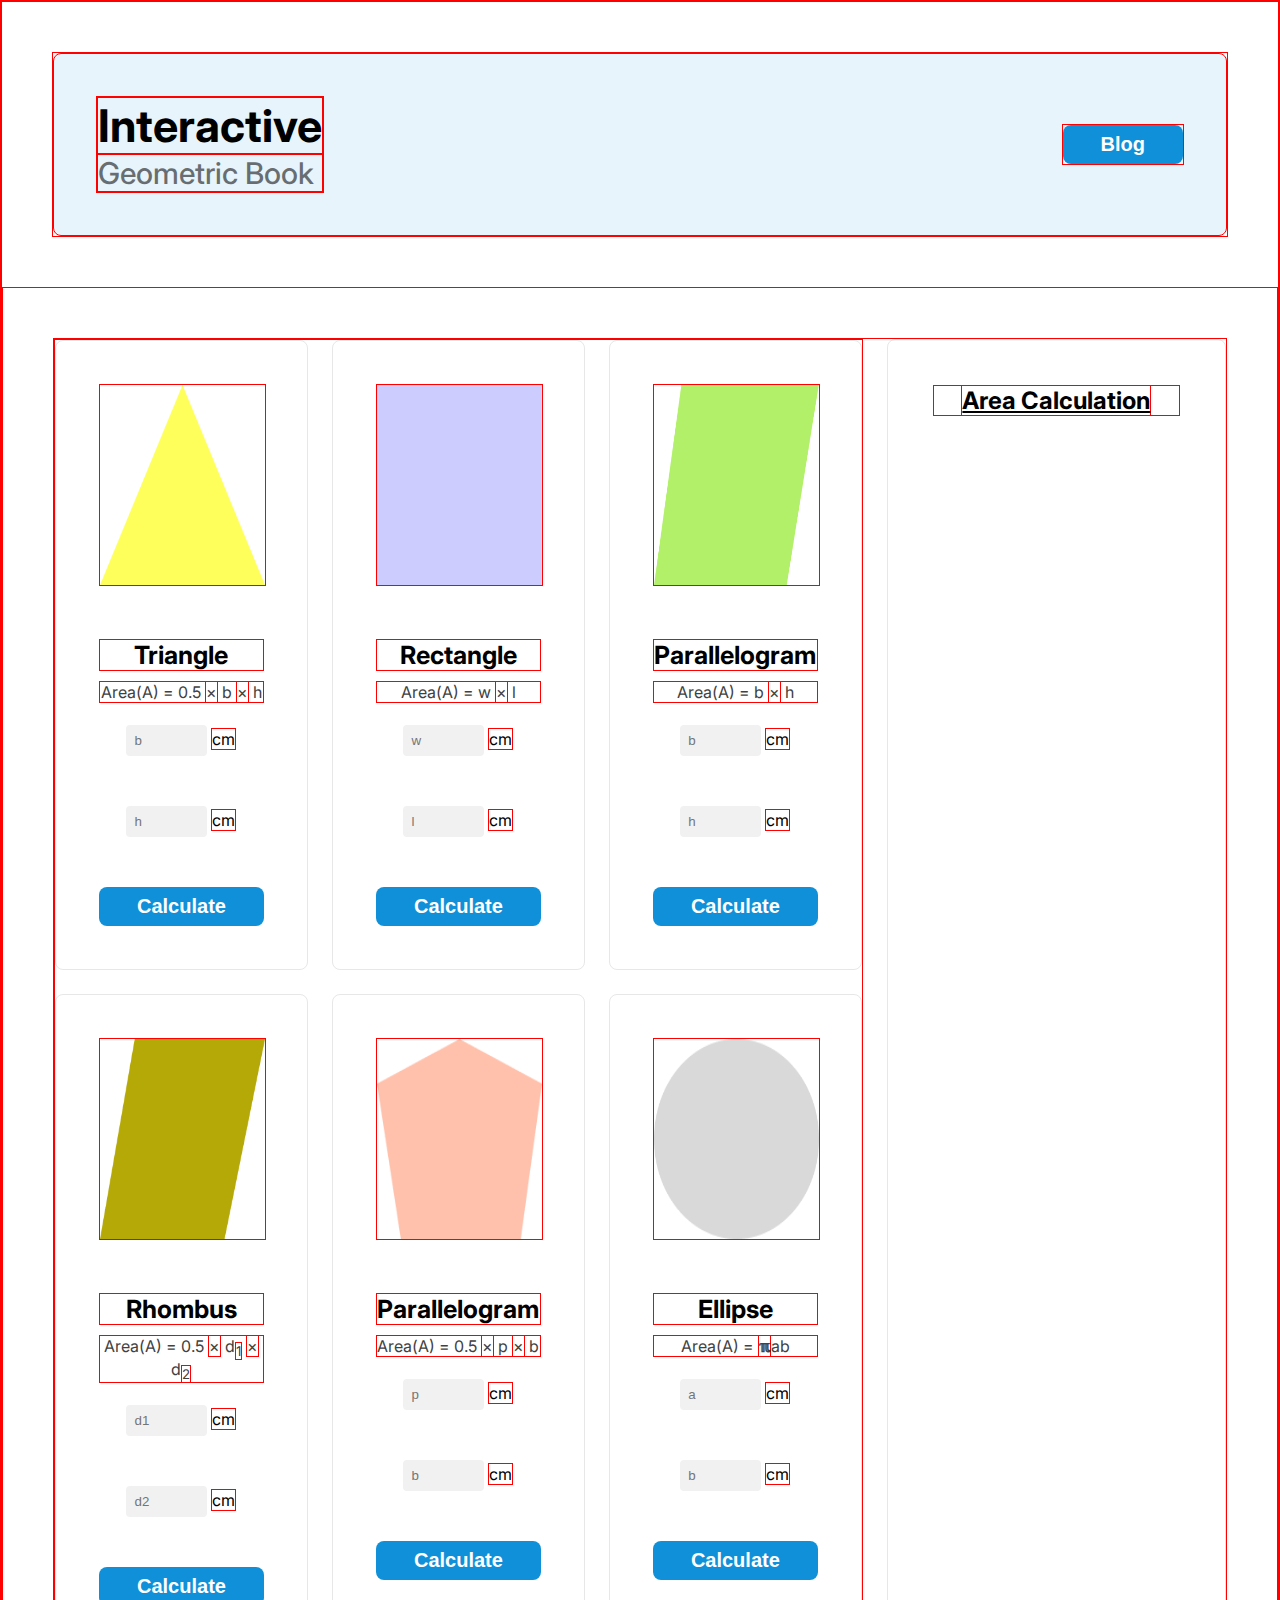
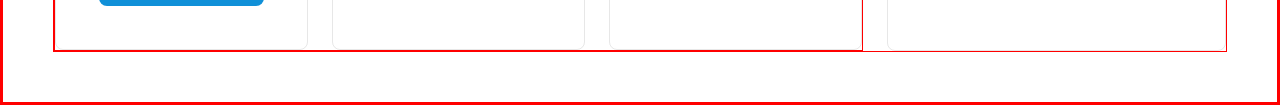
==== index.html @ a0c8b8fb "design completed" ====
<!DOCTYPE html>
<html lang="en">

<head>
    <meta charset="UTF-8">
    <meta http-equiv="X-UA-Compatible" content="IE=edge">
    <meta name="viewport" content="width=device-width, initial-scale=1.0">
    <title>Interactive Geometric Book</title>

    <!-- Googole Font Link -->
    <link rel="preconnect" href="https://fonts.googleapis.com">
    <link rel="preconnect" href="https://fonts.gstatic.com" crossorigin>
    <link href="https://fonts.googleapis.com/css2?family=Inter&display=swap" rel="stylesheet">

    <!-- Custom CSS link -->
    <link rel="stylesheet" href="styles/style.css">
</head>

<body>
    <header>
        <nav>
            <div>
                <h1 id="nav-upper-title">Interactive</h1>
                <h3 id="nav-lower-title">Geometric Book</h3>
            </div>
            <div>
                <button class="header-btn">Blog</button>
            </div>
        </nav>
    </header>

    <main>
        <div class="geometry-container">
            <div class="geometry-components">
                <!-- Triangle Card -->
                <div class="geometry-component">
                    <img src="images/triangle.png" alt="">
                    <h3 class="card-heading">Triangle</h3>
                    <p class="equation">Area(A) = 0.5 <span>&#215;</span>
                        b <span>&#215;</span>
                        h</p>
                    <input class="input-area" type="text" placeholder="b"> <span>cm</span>
                    <input class="input-area" type="text" placeholder="h"> <span>cm</span>
                    <button class="calculate-btn">Calculate</button>
                </div>

                <!-- Rectangle Card -->
                <div class="geometry-component">
                    <img src="images/rectangle.png" alt="">
                    <h3 class="card-heading">Rectangle</h3>
                    <p class="equation">Area(A) = 
                        w <span>&#215;</span>
                        l</p>
                    <input class="input-area" type="text" placeholder="w"> <span>cm</span>
                    <input class="input-area" type="text" placeholder="l"> <span>cm</span>
                    <button class="calculate-btn">Calculate</button>
                </div>

                <!-- Parallelogram Card -->
                <div class="geometry-component">
                    <img src="images/parallelogram.png" alt="">
                    <h3 class="card-heading">Parallelogram</h3>
                    <p class="equation">Area(A) = 
                        b <span>&#215;</span>
                        h</p>
                    <input class="input-area" type="text" placeholder="b"> <span>cm</span>
                    <input class="input-area" type="text" placeholder="h"> <span>cm</span>
                    <button class="calculate-btn">Calculate</button>
                </div>

                <!-- Rhombus -->
                <div class="geometry-component">
                    <img src="images/rhombus.png" alt="">
                    <h3 class="card-heading">Rhombus</h3>
                    <p class="equation">Area(A) = 0.5 <span>&#215;</span>
                        d<sub>1</sub> <span>&#215;</span>
                        d<sub>2</sub></p>
                    <input class="input-area" type="text" placeholder="d1"> <span>cm</span>
                    <input class="input-area" type="text" placeholder="d2"> <span>cm</span>
                    <button class="calculate-btn">Calculate</button>
                </div>

                <!-- Pentagon Card-->
                <div class="geometry-component">
                    <img src="images/pentagon.png" alt="">
                    <h3 class="card-heading">Parallelogram</h3>
                    <p class="equation">Area(A) = 0.5 <span>&#215;</span>
                        p <span>&#215;</span>
                        b</p>
                    <input class="input-area" type="text" placeholder="p"> <span>cm</span>
                    <input class="input-area" type="text" placeholder="b"> <span>cm</span>
                    <button class="calculate-btn">Calculate</button>
                </div>

                <!-- Ellipse Card -->
                <div class="geometry-component">
                    <img src="images/ellipse.png" alt="">
                    <h3 class="card-heading">Ellipse</h3>
                    <p class="equation">Area(A) = <span id="pi">&#8508;</span>ab</p>
                    <input class="input-area" type="text" placeholder="a"> <span>cm</span>
                    <input class="input-area" type="text" placeholder="b"> <span>cm</span>
                    <button class="calculate-btn">Calculate</button>
                </div>


            </div>
            <div class="geometry-calculation">
                <h2><u>Area Calculation</u></h2>
            </div>
        </div>
    </main>


</body>

</html>
---- styles/style.css ----
* {
    margin: 0;
    padding: 0;
    border: 1px solid red;
}

body {
    font-family: 'Inter', sans-serif;
}

header {
    margin: 50px;
}

nav {
    background-color: #1090D81A;
    border-radius: 8px;
    display: flex;
    justify-content: space-between;
    align-items: center;
    padding: 42px;
}

#nav-upper-title {
    font-weight: 700;
    font-size: 45px;
}

#nav-lower-title {
    font-weight: 500;
    font-size: 30px;
    color: #11111199;
}

.header-btn {
    background-color: #1090D8;
    border-radius: 8px;
    color: white;
    padding: 8px 38px;
    font-weight: 700;
    font-size: 20px;
    border: none;

}

.geometry-container {
    margin: 50px;
    display: flex;
    gap: 24px;

}

.geometry-components {
    width: 75%;
    display: grid;
    grid-template-columns: repeat(3, 1fr);
    gap: 24px;

}

.geometry-component {
    text-align: center;
    border: 1px solid rgba(17, 17, 17, 0.1);
    border-radius: 8px;
    padding: 43px;
}

img {
    width: 100%;
    height: 200px;
}

.card-heading {
    font-weight: 700;
    font-size: 25px;
    margin-top: 49px;
    margin-bottom: 10px;
}

.equation {
    margin-bottom: 22px;
    color: #414141;
}

.input-area {

    background: #F1F1F1;
    border-radius: 4px;
    border: none;
    padding: 8px;
    width: 65px;
    margin-bottom: 50px;

}

.calculate-btn {
    background-color: #1090D8;
    border-radius: 8px;
    color: white;
    padding: 8px 38px;
    font-weight: 700;
    font-size: 20px;
    border: none;
    width: 100%;
}

#pi {
    font-weight: 800;
}

.geometry-calculation {
    border: 1px solid rgba(17, 17, 17, 0.1);
    border-radius: 8px;
    width: 25%;
    text-align: center;
    padding: 45px;


}






/* Mobile Screen */
@media only screen and (max-width: 576px) {
    nav {

        flex-direction: column;
    }

    .header-btn {
        margin-top: 20px;
    }

    .geometry-container {
        flex-direction: column;
    }

    .geometry-components {

        grid-template-columns: repeat(1, 1fr);
        width: 100%;

    }
    
    .geometry-calculation {
       
        width: 100%;
        padding: 20px;
    
    }
    
    

}

/* Tabs */

@media only screen and (min-width:577px) and (max-width: 767px) {

    .geometry-container {
        flex-direction: column;
    }

    .geometry-components {

        grid-template-columns: repeat(2, 1fr);
        width: 100%;
    }
    .geometry-calculation { 
        width: 100%;
    }
}

/* Computers */

@media only screen and (min-width:768px) and (max-width:991px) {
    .geometry-components {

        grid-template-columns: repeat(2, 1fr);
        width: 100%;
    }
    .geometry-calculation { 
        width: 100%;
    }
}
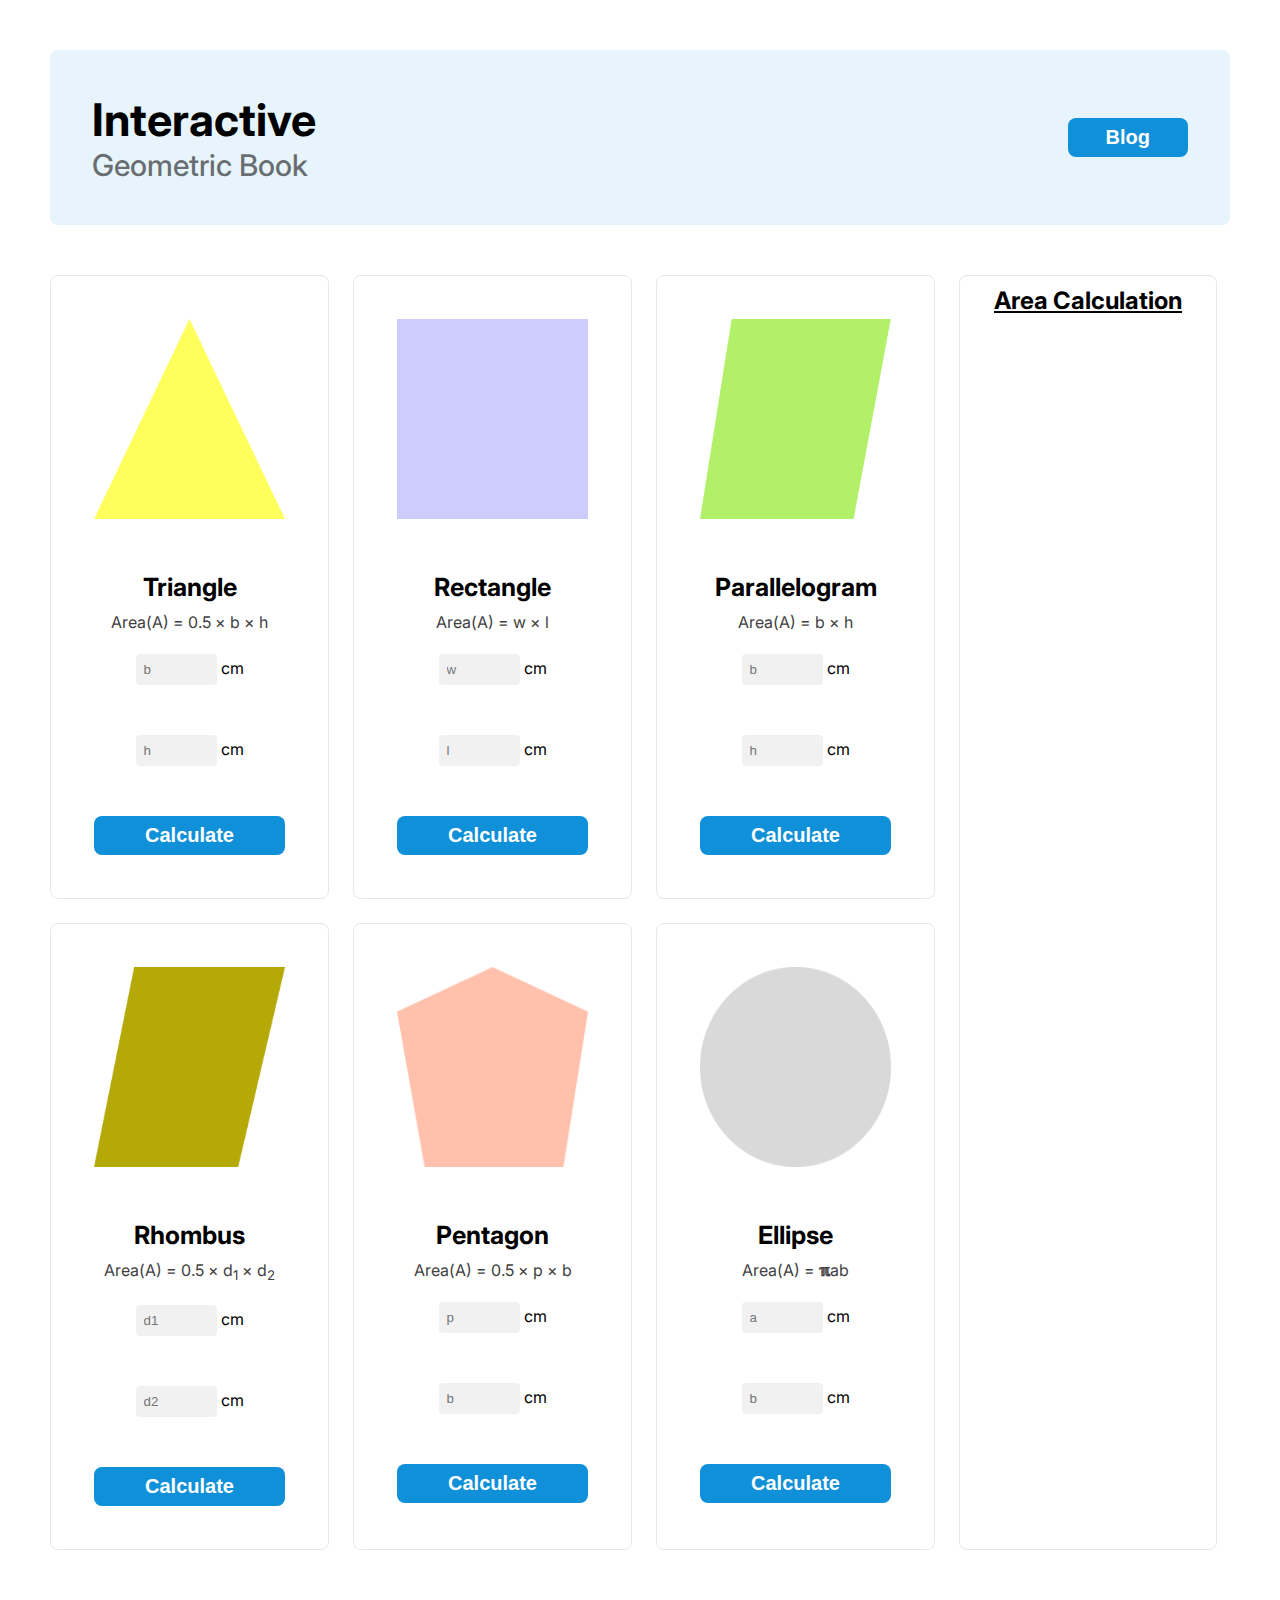
==== commit 8edb54ab: "calculation completed" ====
--- a/index.html
+++ b/index.html
@@ -35,82 +35,90 @@
                 <!-- Triangle Card -->
                 <div class="geometry-component">
                     <img src="images/triangle.png" alt="">
-                    <h3 class="card-heading">Triangle</h3>
+                    <h3 id="tri-card-title" class="card-heading">Triangle</h3>
                     <p class="equation">Area(A) = 0.5 <span>&#215;</span>
                         b <span>&#215;</span>
                         h</p>
-                    <input class="input-area" type="text" placeholder="b"> <span>cm</span>
-                    <input class="input-area" type="text" placeholder="h"> <span>cm</span>
-                    <button class="calculate-btn">Calculate</button>
+                    <input id="tri-b-value" class="input-area" type="text" placeholder="b"> <span>cm</span>
+                    <input id="tri-h-value" class="input-area" type="text" placeholder="h"> <span>cm</span>
+                    <button id="triangle-calculate-btn" class="calculate-btn">Calculate</button>
                 </div>
 
                 <!-- Rectangle Card -->
                 <div class="geometry-component">
                     <img src="images/rectangle.png" alt="">
-                    <h3 class="card-heading">Rectangle</h3>
+                    <h3 id="rectangle-card-title" class="card-heading">Rectangle</h3>
                     <p class="equation">Area(A) = 
                         w <span>&#215;</span>
                         l</p>
-                    <input class="input-area" type="text" placeholder="w"> <span>cm</span>
-                    <input class="input-area" type="text" placeholder="l"> <span>cm</span>
-                    <button class="calculate-btn">Calculate</button>
+                    <input id="rectangle-w-value" class="input-area" type="text" placeholder="w"> <span>cm</span>
+                    <input id="rectangle-l-value" class="input-area" type="text" placeholder="l"> <span>cm</span>
+                    <button id="rectangle-calculate-btn" class="calculate-btn">Calculate</button>
                 </div>
 
                 <!-- Parallelogram Card -->
                 <div class="geometry-component">
                     <img src="images/parallelogram.png" alt="">
-                    <h3 class="card-heading">Parallelogram</h3>
+                    <h3 id="parallelo-card-title" class="card-heading">Parallelogram</h3>
                     <p class="equation">Area(A) = 
                         b <span>&#215;</span>
                         h</p>
-                    <input class="input-area" type="text" placeholder="b"> <span>cm</span>
-                    <input class="input-area" type="text" placeholder="h"> <span>cm</span>
-                    <button class="calculate-btn">Calculate</button>
+                    <input id="parallelo-b-value" class="input-area" type="text" placeholder="b"> <span>cm</span>
+                    <input id="parallelo-h-value" class="input-area" type="text" placeholder="h"> <span>cm</span>
+                    <button id="parallelogram-calculate-btn" class="calculate-btn">Calculate</button>
                 </div>
 
                 <!-- Rhombus -->
                 <div class="geometry-component">
                     <img src="images/rhombus.png" alt="">
-                    <h3 class="card-heading">Rhombus</h3>
+                    <h3 id="rhom-card-title" class="card-heading">Rhombus</h3>
                     <p class="equation">Area(A) = 0.5 <span>&#215;</span>
                         d<sub>1</sub> <span>&#215;</span>
                         d<sub>2</sub></p>
-                    <input class="input-area" type="text" placeholder="d1"> <span>cm</span>
-                    <input class="input-area" type="text" placeholder="d2"> <span>cm</span>
-                    <button class="calculate-btn">Calculate</button>
+                    <input id="rhom-d1-value" class="input-area" type="text" placeholder="d1"> <span>cm</span>
+                    <input id="rhom-d2-value" class="input-area" type="text" placeholder="d2"> <span>cm</span>
+                    <button id="rhombus-calculate-btn" class="calculate-btn">Calculate</button>
                 </div>
 
                 <!-- Pentagon Card-->
                 <div class="geometry-component">
                     <img src="images/pentagon.png" alt="">
-                    <h3 class="card-heading">Parallelogram</h3>
+                    <h3 id="penta-card-title" class="card-heading">Pentagon</h3>
                     <p class="equation">Area(A) = 0.5 <span>&#215;</span>
                         p <span>&#215;</span>
                         b</p>
-                    <input class="input-area" type="text" placeholder="p"> <span>cm</span>
-                    <input class="input-area" type="text" placeholder="b"> <span>cm</span>
-                    <button class="calculate-btn">Calculate</button>
+                    <input id="penta-p-value" class="input-area" type="text" placeholder="p"> <span>cm</span>
+                    <input id="penta-b-value" class="input-area" type="text" placeholder="b"> <span>cm</span>
+                    <button id="pentagon-calculate-btn" class="calculate-btn">Calculate</button>
                 </div>
 
                 <!-- Ellipse Card -->
                 <div class="geometry-component">
                     <img src="images/ellipse.png" alt="">
-                    <h3 class="card-heading">Ellipse</h3>
+                    <h3 id="ellips-card-title" class="card-heading">Ellipse</h3>
                     <p class="equation">Area(A) = <span id="pi">&#8508;</span>ab</p>
-                    <input class="input-area" type="text" placeholder="a"> <span>cm</span>
-                    <input class="input-area" type="text" placeholder="b"> <span>cm</span>
-                    <button class="calculate-btn">Calculate</button>
+                    <input id="ellips-a-value" class="input-area" type="text" placeholder="a"> <span>cm</span>
+                    <input id="ellips-b-value" class="input-area" type="text" placeholder="b"> <span>cm</span>
+                    <button id="ellipse-calculate-btn" class="calculate-btn">Calculate</button>
                 </div>
 
 
             </div>
-            <div class="geometry-calculation">
-                <h2><u>Area Calculation</u></h2>
+            <div  class="geometry-calculation">
+                <h2 id="geo-heading"><u>Area Calculation</u></h2>
+                <table id="table-container" class="table-datas">
+                    
+                </table>
+
+                
             </div>
         </div>
     </main>
 
 
+
+    <!-- JS fil Links -->
+    <script src="scripts/calculations.js"></script>
 </body>
 
 </html>--- a/styles/style.css
+++ b/styles/style.css
@@ -1,7 +1,7 @@
 * {
     margin: 0;
     padding: 0;
-    border: 1px solid red;
+    /* border: 1px solid red; */
 }
 
 body {
@@ -111,11 +111,27 @@
 .geometry-calculation {
     border: 1px solid rgba(17, 17, 17, 0.1);
     border-radius: 8px;
-    width: 25%;
+    width: 20%;
     text-align: center;
-    padding: 45px;
-
-
+    padding: 10px;
+
+}
+#geo-heading{
+    margin-bottom: 50px;
+}
+.convert-btn{
+    background-color: #1090D8;
+    border-radius: 8px;
+    color: white;
+    padding: 8px ;
+    font-weight: 400;
+    font-size: 14px;
+    border: none;
+    margin-left: 10px;
+}
+.td-styles{
+    margin-bottom: 25px;
+    padding-left: 10px;
 }
 
 
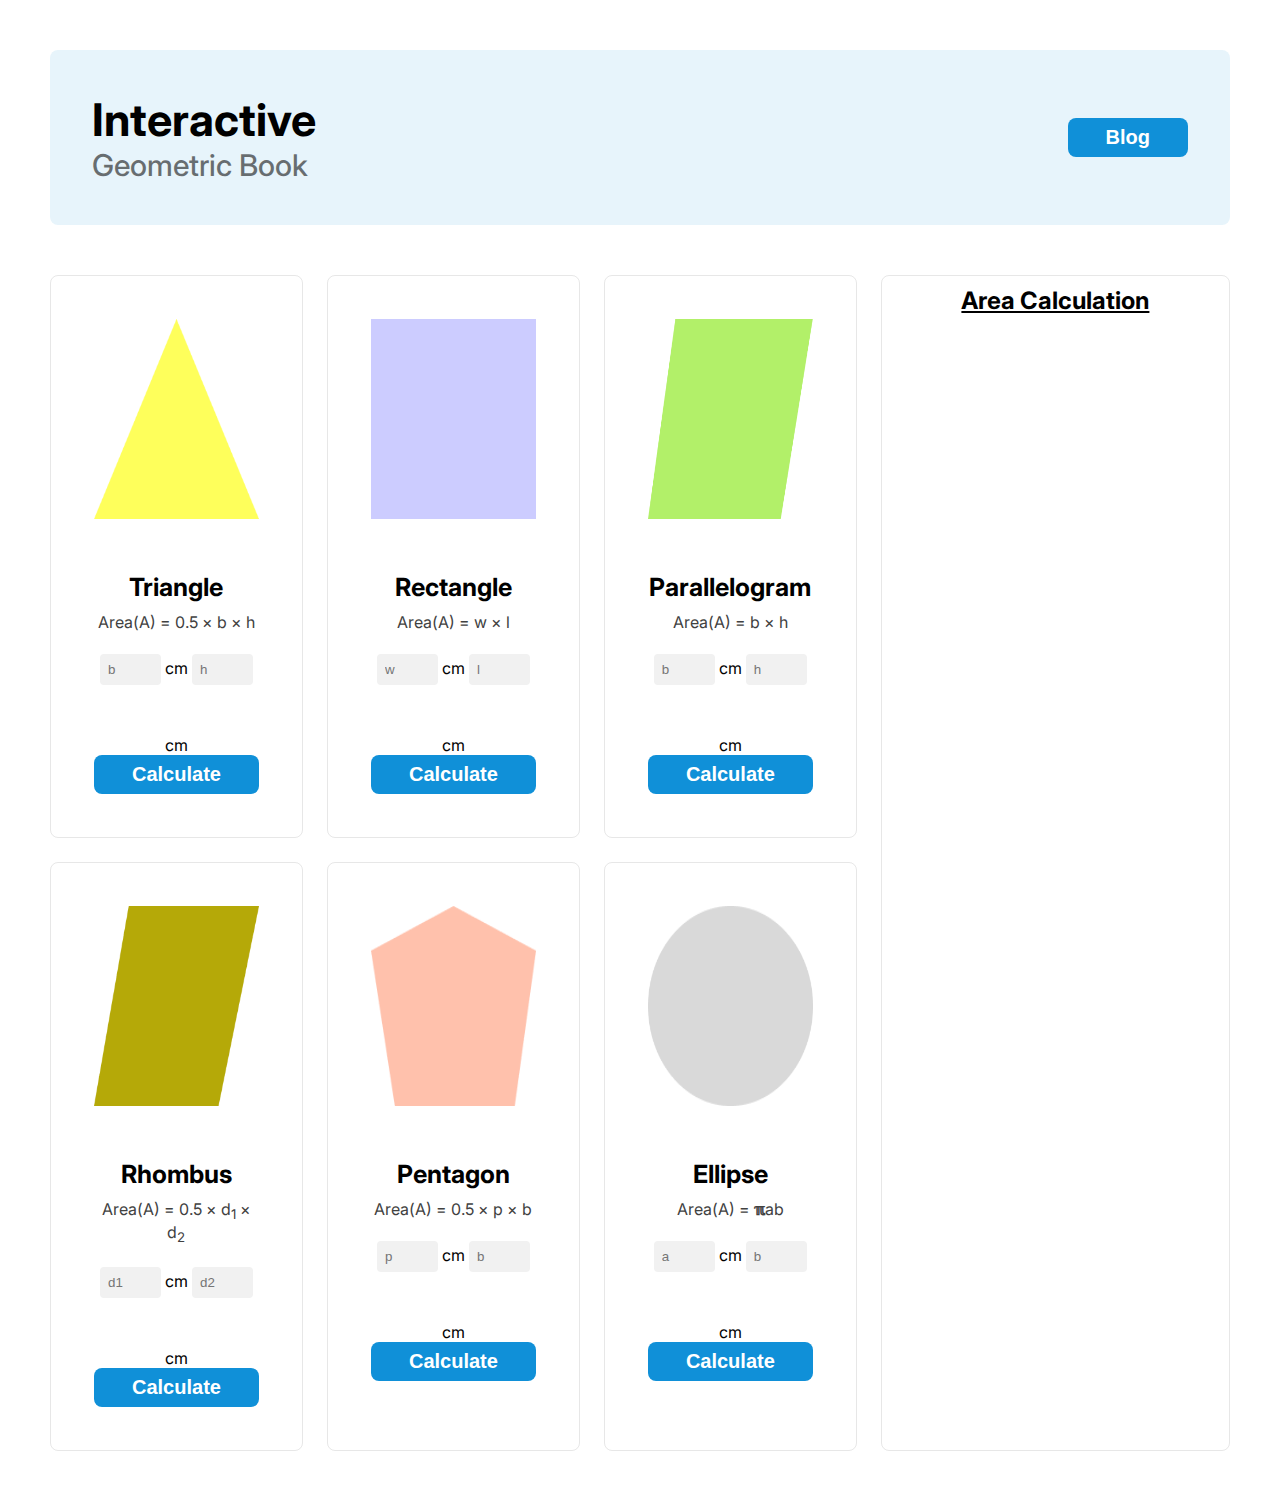
==== commit b8bf34d3: "blog page design completed" ====
--- a/index.html
+++ b/index.html
@@ -24,7 +24,7 @@
                 <h3 id="nav-lower-title">Geometric Book</h3>
             </div>
             <div>
-                <button class="header-btn">Blog</button>
+                <button id="blog-btn" class="header-btn">Blog</button>
             </div>
         </nav>
     </header>
--- a/styles/style.css
+++ b/styles/style.css
@@ -51,7 +51,7 @@
 }
 
 .geometry-components {
-    width: 75%;
+    width: 70%;
     display: grid;
     grid-template-columns: repeat(3, 1fr);
     gap: 24px;
@@ -88,7 +88,7 @@
     border-radius: 4px;
     border: none;
     padding: 8px;
-    width: 65px;
+    width: 45px;
     margin-bottom: 50px;
 
 }
@@ -111,7 +111,7 @@
 .geometry-calculation {
     border: 1px solid rgba(17, 17, 17, 0.1);
     border-radius: 8px;
-    width: 20%;
+    width: 30%;
     text-align: center;
     padding: 10px;
 
@@ -131,7 +131,9 @@
 }
 .td-styles{
     margin-bottom: 25px;
-    padding-left: 10px;
+    padding-left: 15px;
+    padding-top: 10px;
+    
 }
 
 
